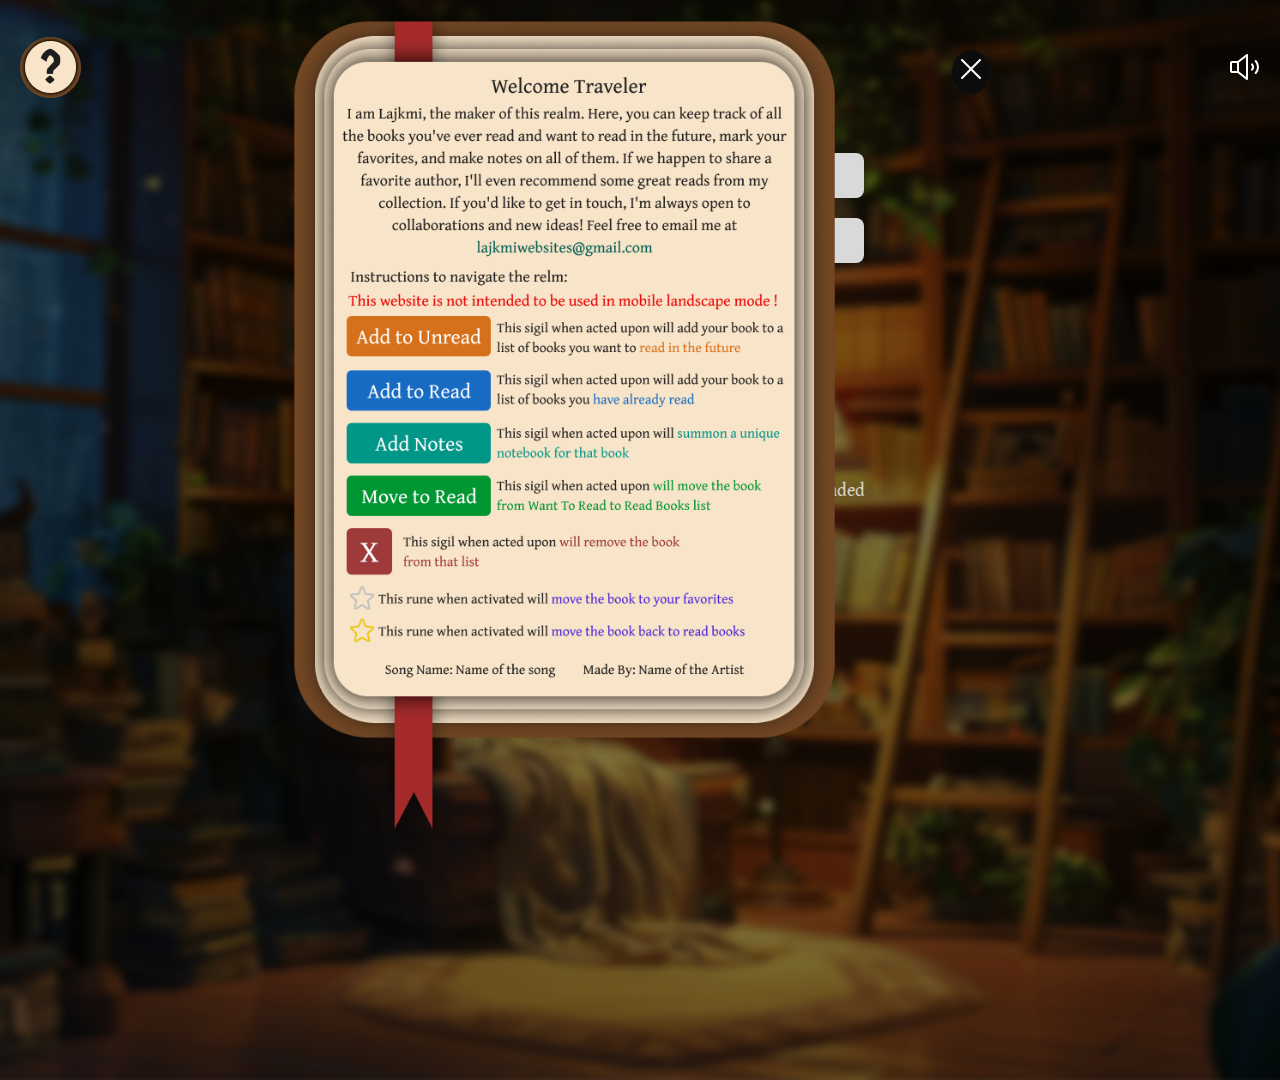
==== index.html @ 0fb152e9 "sajt gotov i zavrsen" ====
<!DOCTYPE html>
<html lang="en">

<head>
  <meta charset="UTF-8" />
  <meta name="viewport" content="width=device-width, initial-scale=1.0" />
  <title>Document</title>
  <link rel="preconnect" href="https://fonts.googleapis.com">
  <link rel="preconnect" href="https://fonts.gstatic.com" crossorigin>
  <link
    href="https://fonts.googleapis.com/css2?family=Aboreto&family=Abyssinica+SIL&family=Gentium+Book+Plus:ital,wght@0,400;0,700;1,400;1,700&family=Inter:ital,opsz,wght@0,14..32,100..900;1,14..32,100..900&family=Lily+Script+One&family=Open+Sans:ital,wght@0,300..800;1,300..800&family=Poppins:ital,wght@0,100;0,200;0,300;0,400;0,500;0,600;0,700;0,800;0,900;1,100;1,200;1,300;1,400;1,500;1,600;1,700;1,800;1,900&family=Roboto:ital,wght@0,100;0,300;0,400;0,500;0,700;0,900;1,100;1,300;1,400;1,500;1,700;1,900&display=swap"
    rel="stylesheet">
  <link rel="stylesheet" href="assets/styles/style.css" />
  <link rel="stylesheet" href="assets/styles/responsive/responsive.css">
  <link rel="stylesheet" href="assets/styles/responsive/responsiveMobile/responsiveMoblie.css">
</head>

<body>
  <div id="tutorialOverlay">
    <img id="tutorial" src="./assets/pictures/tutorialPop2.png" alt="">
    <div id="tutorialXBox">
      <svg id="tutorialX" width="32" height="32" viewBox="0 0 32 32" fill="none" xmlns="http://www.w3.org/2000/svg">
        <path
          d="M25.7075 24.2924C25.8004 24.3854 25.8741 24.4957 25.9244 24.6171C25.9747 24.7384 26.0006 24.8686 26.0006 24.9999C26.0006 25.1313 25.9747 25.2614 25.9244 25.3828C25.8741 25.5042 25.8004 25.6145 25.7075 25.7074C25.6146 25.8004 25.5043 25.8741 25.3829 25.9243C25.2615 25.9746 25.1314 26.0005 25 26.0005C24.8686 26.0005 24.7385 25.9746 24.6171 25.9243C24.4957 25.8741 24.3854 25.8004 24.2925 25.7074L16 17.4137L7.70751 25.7074C7.51987 25.8951 7.26537 26.0005 7.00001 26.0005C6.73464 26.0005 6.48015 25.8951 6.29251 25.7074C6.10487 25.5198 5.99945 25.2653 5.99945 24.9999C5.99945 24.7346 6.10487 24.4801 6.29251 24.2924L14.5863 15.9999L6.29251 7.70745C6.10487 7.5198 5.99945 7.26531 5.99945 6.99995C5.99945 6.73458 6.10487 6.48009 6.29251 6.29245C6.48015 6.1048 6.73464 5.99939 7.00001 5.99939C7.26537 5.99939 7.51987 6.1048 7.70751 6.29245L16 14.5862L24.2925 6.29245C24.4801 6.10481 24.7346 5.99939 25 5.99939C25.2654 5.99939 25.5199 6.1048 25.7075 6.29245C25.8951 6.48009 26.0006 6.73458 26.0006 6.99995C26.0006 7.26531 25.8951 7.5198 25.7075 7.70745L17.4138 15.9999L25.7075 24.2924Z"
          fill="white" />
      </svg>
    </div>
  </div>
  <div class="notesOverlay">
    <div class="notesOverlayBox">
      <div id="notesBox">
        <div class="pageCounter"></div>
        <textarea id="text" autofocus></textarea>
      </div>
      <img id="popUpNotesImg" src="../assets/pictures/page.png" alt="" />
      <svg id="x" width="32" height="32" viewBox="0 0 32 32" fill="none" xmlns="http://www.w3.org/2000/svg">
        <path
          d="M25.7075 24.2924C25.8004 24.3854 25.8741 24.4957 25.9244 24.6171C25.9747 24.7384 26.0006 24.8686 26.0006 24.9999C26.0006 25.1313 25.9747 25.2614 25.9244 25.3828C25.8741 25.5042 25.8004 25.6145 25.7075 25.7074C25.6146 25.8004 25.5043 25.8741 25.3829 25.9243C25.2615 25.9746 25.1314 26.0005 25 26.0005C24.8686 26.0005 24.7385 25.9746 24.6171 25.9243C24.4957 25.8741 24.3854 25.8004 24.2925 25.7074L16 17.4137L7.70751 25.7074C7.51987 25.8951 7.26537 26.0005 7.00001 26.0005C6.73464 26.0005 6.48015 25.8951 6.29251 25.7074C6.10487 25.5198 5.99945 25.2653 5.99945 24.9999C5.99945 24.7346 6.10487 24.4801 6.29251 24.2924L14.5863 15.9999L6.29251 7.70745C6.10487 7.5198 5.99945 7.26531 5.99945 6.99995C5.99945 6.73458 6.10487 6.48009 6.29251 6.29245C6.48015 6.1048 6.73464 5.99939 7.00001 5.99939C7.26537 5.99939 7.51987 6.1048 7.70751 6.29245L16 14.5862L24.2925 6.29245C24.4801 6.10481 24.7346 5.99939 25 5.99939C25.2654 5.99939 25.5199 6.1048 25.7075 6.29245C25.8951 6.48009 26.0006 6.73458 26.0006 6.99995C26.0006 7.26531 25.8951 7.5198 25.7075 7.70745L17.4138 15.9999L25.7075 24.2924Z"
          fill="white" />
      </svg>
      <svg id="pagePlus" width="32" height="32" viewBox="0 0 32 32" fill="none" xmlns="http://www.w3.org/2000/svg">
        <path
          d="M4.00001 16C4.00001 16.2652 4.10536 16.5196 4.2929 16.7071C4.48044 16.8947 4.73479 17 5.00001 17H24.5863L17.2925 24.2925C17.1996 24.3854 17.1259 24.4957 17.0756 24.6171C17.0253 24.7385 16.9995 24.8686 16.9995 25C16.9995 25.1314 17.0253 25.2615 17.0756 25.3829C17.1259 25.5043 17.1996 25.6146 17.2925 25.7075C17.3854 25.8004 17.4957 25.8741 17.6171 25.9244C17.7385 25.9747 17.8686 26.0006 18 26.0006C18.1314 26.0006 18.2615 25.9747 18.3829 25.9244C18.5043 25.8741 18.6146 25.8004 18.7075 25.7075L27.7075 16.7075C27.8005 16.6146 27.8742 16.5043 27.9246 16.3829C27.9749 16.2615 28.0008 16.1314 28.0008 16C28.0008 15.8686 27.9749 15.7385 27.9246 15.6171C27.8742 15.4957 27.8005 15.3854 27.7075 15.2925L18.7075 6.29251C18.5199 6.10487 18.2654 5.99945 18 5.99945C17.7346 5.99945 17.4801 6.10487 17.2925 6.29251C17.1049 6.48015 16.9995 6.73464 16.9995 7.00001C16.9995 7.26537 17.1049 7.51987 17.2925 7.70751L24.5863 15H5.00001C4.73479 15 4.48044 15.1054 4.2929 15.2929C4.10536 15.4804 4.00001 15.7348 4.00001 16Z"
          fill="white" />
      </svg>
      <svg id="pageMinus" width="32" height="32" viewBox="0 0 32 32" fill="none" xmlns="http://www.w3.org/2000/svg">
        <path
          d="M28 16C28 16.2652 27.8946 16.5196 27.7071 16.7071C27.5196 16.8947 27.2652 17 27 17H7.41374L14.7075 24.2925C14.8004 24.3854 14.8741 24.4957 14.9244 24.6171C14.9747 24.7385 15.0005 24.8686 15.0005 25C15.0005 25.1314 14.9747 25.2615 14.9244 25.3829C14.8741 25.5043 14.8004 25.6146 14.7075 25.7075C14.6146 25.8004 14.5043 25.8741 14.3829 25.9244C14.2615 25.9747 14.1314 26.0006 14 26.0006C13.8686 26.0006 13.7385 25.9747 13.6171 25.9244C13.4957 25.8741 13.3854 25.8004 13.2925 25.7075L4.29249 16.7075C4.19952 16.6146 4.12576 16.5043 4.07543 16.3829C4.02511 16.2615 3.99921 16.1314 3.99921 16C3.99921 15.8686 4.02511 15.7385 4.07543 15.6171C4.12576 15.4957 4.19952 15.3854 4.29249 15.2925L13.2925 6.29251C13.4801 6.10487 13.7346 5.99945 14 5.99945C14.2654 5.99945 14.5199 6.10487 14.7075 6.29251C14.8951 6.48015 15.0005 6.73464 15.0005 7.00001C15.0005 7.26537 14.8951 7.51987 14.7075 7.70751L7.41374 15H27C27.2652 15 27.5196 15.1054 27.7071 15.2929C27.8946 15.4804 28 15.7348 28 16Z"
          fill="white" />
      </svg>
    </div>

  </div>

  <header id="header">
    <img id="openTutorial" src="./assets/pictures/openPopUpBtn.png" alt="">
    <h1 id="title">Your Library</h1>
    <div id="soundBox">
      <svg id="soundBtn" xmlns="http://www.w3.org/2000/svg" width="32" height="32" fill="#FFFF" viewBox="0 0 256 256">
        <path
          d="M155.51,24.81a8,8,0,0,0-8.42.88L77.25,80H32A16,16,0,0,0,16,96v64a16,16,0,0,0,16,16H77.25l69.84,54.31A8,8,0,0,0,160,224V32A8,8,0,0,0,155.51,24.81ZM32,96H72v64H32ZM144,207.64,88,164.09V91.91l56-43.55Zm54-106.08a40,40,0,0,1,0,52.88,8,8,0,0,1-12-10.58,24,24,0,0,0,0-31.72,8,8,0,0,1,12-10.58ZM248,128a79.9,79.9,0,0,1-20.37,53.34,8,8,0,0,1-11.92-10.67,64,64,0,0,0,0-85.33,8,8,0,1,1,11.92-10.67A79.83,79.83,0,0,1,248,128Z">
        </path>
      </svg>
      <svg id="noSoundBtn" xmlns="http://www.w3.org/2000/svg" width="32" height="32" fill="#FFFF" viewBox="0 0 256 256">
        <path
          d="M53.92,34.62A8,8,0,1,0,42.08,45.38L73.55,80H32A16,16,0,0,0,16,96v64a16,16,0,0,0,16,16H77.25l69.84,54.31A8,8,0,0,0,160,224V175.09l42.08,46.29a8,8,0,1,0,11.84-10.76ZM32,96H72v64H32ZM144,207.64,88,164.09V95.89l56,61.6Zm42-63.77a24,24,0,0,0,0-31.72,8,8,0,1,1,12-10.57,40,40,0,0,1,0,52.88,8,8,0,0,1-12-10.59Zm-80.16-76a8,8,0,0,1,1.4-11.23l39.85-31A8,8,0,0,1,160,32v74.83a8,8,0,0,1-16,0V48.36l-26.94,21A8,8,0,0,1,105.84,67.91ZM248,128a79.9,79.9,0,0,1-20.37,53.34,8,8,0,0,1-11.92-10.67,64,64,0,0,0,0-85.33,8,8,0,1,1,11.92-10.67A79.83,79.83,0,0,1,248,128Z">
        </path>
      </svg>
    </div>
  </header>

  <main id="container">
    <section id="formSection">
      <form method="post" id="libraryForm">
        <div id="formInputBox">
          <input class="formInput" id="formTitile" type="text" placeholder="Title" />
          <input class="formInput" id="formAuthor" type="text" placeholder="Author" />
        </div>
        <div id="actionBtnBox">
          <button class="actionBtn" id="addToUnreadBtn" type="button">Add to Unread</button>
          <button class="actionBtn" id="addToReadBtn" type="button">Add to Read</button>
        </div>
      </form>
    </section>

    <section>
      <nav id="navigation">
        <a class="link" href="#" data-list="unreadList">Want To Read</a>
        <a class="link chosenTable" href="#" data-list="readList">Read Books</a>
        <a class="link" href="#" data-list="favoriteList">Favorite</a>
        <a class="link" href="#" data-list="recommendedList">Recommended</a>
      </nav>
      <div class="tableBox">
        <table class="u-full-width">
          <thead>
            <tr>
              <th>Title</th>
              <th>Author</th>
              <th></th>
              <th></th>
            </tr>
          </thead>
          <tbody id="book-list">
            <!-- <tr>
              <td class="titleTd">
                <div class="titleTdBox">
                  Lord of the rings
                  <svg class="addToFavoriteBtn" width="24" height="24" viewBox="0 0 32 32" fill="none"
                    xmlns="http://www.w3.org/2000/svg">
                    <path
                      d="M29.8975 12.1575C29.7725 11.7732 29.5365 11.4344 29.2193 11.1839C28.9021 10.9335 28.5179 10.7825 28.115 10.75L20.74 10.155L17.8925 3.26874C17.7385 2.89352 17.4764 2.57255 17.1395 2.34667C16.8027 2.12078 16.4062 2.00017 16.0006 2.00017C15.595 2.00017 15.1986 2.12078 14.8617 2.34667C14.5248 2.57255 14.2627 2.89352 14.1087 3.26874L11.2637 10.1537L3.88499 10.75C3.48146 10.7841 3.09698 10.9366 2.77971 11.1883C2.46244 11.4399 2.2265 11.7796 2.10144 12.1648C1.97639 12.55 1.96778 12.9635 2.0767 13.3536C2.18562 13.7436 2.40722 14.0928 2.71374 14.3575L8.33874 19.2112L6.62499 26.4687C6.52915 26.863 6.55262 27.2769 6.69242 27.6578C6.83222 28.0387 7.08205 28.3695 7.41019 28.6082C7.73834 28.8469 8.13 28.9827 8.53546 28.9984C8.94092 29.014 9.3419 28.9089 9.68749 28.6962L16 24.8112L22.3162 28.6962C22.662 28.9064 23.0621 29.0095 23.4663 28.9926C23.8705 28.9758 24.2607 28.8397 24.5877 28.6016C24.9148 28.3634 25.164 28.0338 25.3041 27.6543C25.4442 27.2748 25.4689 26.8623 25.375 26.4687L23.655 19.21L29.28 14.3562C29.589 14.092 29.8126 13.742 29.9226 13.3506C30.0325 12.9592 30.0238 12.544 29.8975 12.1575ZM27.98 12.8412L21.8925 18.0912C21.7537 18.2109 21.6504 18.3664 21.594 18.5408C21.5375 18.7152 21.5301 18.9017 21.5725 19.08L23.4325 26.93C23.4373 26.9408 23.4378 26.9531 23.4338 26.9642C23.4299 26.9754 23.4218 26.9846 23.4112 26.99C23.3887 27.0075 23.3825 27.0037 23.3637 26.99L16.5237 22.7837C16.3662 22.6869 16.1849 22.6356 16 22.6356C15.8151 22.6356 15.6338 22.6869 15.4762 22.7837L8.63624 26.9925C8.61749 27.0037 8.61249 27.0075 8.58874 26.9925C8.57819 26.9871 8.57011 26.9779 8.56615 26.9667C8.5622 26.9556 8.56268 26.9433 8.56749 26.9325L10.4275 19.0825C10.4699 18.9042 10.4625 18.7177 10.406 18.5433C10.3496 18.3689 10.2463 18.2134 10.1075 18.0937L4.01999 12.8437C4.00499 12.8312 3.99124 12.82 4.00374 12.7812C4.01624 12.7425 4.02624 12.7475 4.04499 12.745L12.035 12.1C12.2183 12.0843 12.3936 12.0183 12.5418 11.9094C12.69 11.8004 12.8053 11.6527 12.875 11.4825L15.9525 4.03124C15.9625 4.00999 15.9662 3.99999 15.9962 3.99999C16.0262 3.99999 16.03 4.00999 16.04 4.03124L19.125 11.4825C19.1953 11.6528 19.3113 11.8003 19.4602 11.9089C19.6091 12.0174 19.7851 12.0827 19.9687 12.0975L27.9587 12.7425C27.9775 12.7425 27.9887 12.7425 28 12.7787C28.0112 12.815 28 12.8287 27.98 12.8412Z"
                      fill="#FFD700" />
                  </svg>
                </div>
              </td>
              <td>J R R Martin</td>
              <td class="addToReadTd">
                <div class="tableBtnBox">
                  <button class="addNotes">Add Notes</button>
                </div>
              </td>
              <td id="deleteBtnTd">
                <div class="tableBtnBox">
                  <button id="deleteBtn">
                    <svg xmlns="http://www.w3.org/2000/svg" width="32" height="32" fill="#000000" viewBox="0 0 256 256">
                      <path
                        d="M216,48H176V40a24,24,0,0,0-24-24H104A24,24,0,0,0,80,40v8H40a8,8,0,0,0,0,16h8V208a16,16,0,0,0,16,16H192a16,16,0,0,0,16-16V64h8a8,8,0,0,0,0-16ZM96,40a8,8,0,0,1,8-8h48a8,8,0,0,1,8,8v8H96Zm96,168H64V64H192ZM112,104v64a8,8,0,0,1-16,0V104a8,8,0,0,1,16,0Zm48,0v64a8,8,0,0,1-16,0V104a8,8,0,0,1,16,0Z">
                      </path>
                    </svg>
                  </button>
                </div>
              </td>
            </tr>  -->

          </tbody>
        </table>
      </div>
    </section>
  </main>
  <script type="module" src="main.js"></script>
</body>

</html>
---- assets/styles/style.css ----
button {
  padding: 7px 10px;
  border-radius: 6px;
  border: none;
  font-size: 20px;
  background-color: #D7701A;
  color: rgb(247, 247, 247);
  cursor: pointer;
  transition: scale 0.1s ease-in;
  transition: box-shadow 0.1s ease-in;
}

button:hover {
  scale: 1.03;
  box-shadow: -4px 4px 4px rgb(0, 0, 0);
}

button:active {
  scale: 1;
  box-shadow: 0px 0px 0px rgb(0, 0, 0);
}

input {
  width: 35%;
  background-color: #d9d9d9;
  font-size: 24px;
  padding: 5px 10px;
  border: none;
  border-radius: 8px;
  box-sizing: border-box;
}

input:focus {
  border: none;
  outline: none;
}

a {
  position: relative;
  color: rgba(255, 255, 255, 0.753);
  text-decoration: none;
  font-size: 18px;
}

a:hover {
  color: rgb(0, 255, 242);
}

a::after {
  content: "";
  position: absolute;
  left: 0;
  bottom: 0;
  width: 0%;
  height: 1px;
  background-color: rgb(255, 255, 255);
}

a:hover::after {
  animation: underline 0.1s forwards;
}

@keyframes underline {
  0% {
    width: 20%;
  }
  25% {
    width: 40%;
  }
  50% {
    width: 60%;
  }
  75% {
    width: 80%;
  }
  100% {
    width: 100%;
  }
}
* {
  font-family: "Gentium Book Plus", serif;
  margin: 0;
  padding: 0;
  box-sizing: border-box;
  -webkit-user-select: none;
     -moz-user-select: none;
          user-select: none;
}

body {
  height: 120dvh;
  background-image: url(../pictures/bcgPic.jpg);
  background-repeat: no-repeat;
  background-size: cover;
  background-position: center;
}

#header {
  display: flex;
  justify-content: center;
  align-items: center;
  justify-content: space-between;
  padding: 20px 20px;
}

#soundBox {
  display: grid;
  width: 32px;
  height: 32px;
}

#soundBtn,
#noSoundBtn {
  grid-area: 1/1;
  cursor: pointer;
  transition: scale 0.1s ease-in;
}

#soundBtn:active,
#noSoundBtn:active {
  scale: 0.7;
}

#noSoundBtn {
  visibility: hidden;
}

#container {
  padding-top: 20px;
}

#title {
  text-align: center;
  color: white;
  font-size: 64px;
  font-weight: lighter;
}

#libraryForm {
  gap: 20px;
}

#formInputBox {
  display: flex;
  justify-content: center;
  align-items: center;
  flex-direction: column;
  gap: 20px;
  margin-bottom: 20px;
}

.formInput::-moz-placeholder {
  color: #0C0C0C;
}

.formInput::placeholder {
  color: #0C0C0C;
}

#actionBtnBox {
  display: flex;
  justify-content: center;
  align-items: center;
  gap: 20px;
}

#addToReadBtn {
  background-color: #186BC3;
}

#formSection {
  padding-bottom: 150px;
}

.u-full-width {
  border: none;
  border-spacing: 20px;
  line-height: 1;
}

.tableBox {
  display: flex;
  justify-content: center;
  align-items: center;
  max-height: 400px;
  overflow-y: auto;
}
.tableBox::-webkit-scrollbar {
  width: 12px;
  height: 12px;
}
.tableBox::-webkit-scrollbar-thumb {
  background-color: #D7701A;
  border-radius: 6px;
  border: 2px solid #D9D9D9;
}
.tableBox::-webkit-scrollbar-track {
  background: white;
  border-radius: 6px;
}

th,
td {
  border: none;
  color: #F8F8F8;
  padding-left: 40px;
}

th {
  font-size: 32px;
  font-weight: lighter;
}

td {
  font-size: 24px;
}
td:last-child {
  padding-right: 15px;
  padding-left: 15px;
}

.titleTdBox {
  display: flex;
  align-items: center;
  gap: 15px;
}

.addToRead,
.addToReadFromRecommended {
  display: flex;
  justify-content: center;
  align-items: center;
  background-color: #186BC3;
}

.addNotes,
.addNotesFavorite {
  display: flex;
  justify-content: center;
  align-items: center;
  background-color: #009688;
}

.moveToRead {
  display: flex;
  justify-content: center;
  align-items: center;
  background-color: #009632;
}

.tableBtnBox {
  display: flex;
  justify-content: center;
  align-items: center;
  gap: 10px;
}

.delete {
  display: flex;
  justify-content: center;
  align-items: center;
  background-color: #9E3A3A;
  padding: 7px 15px;
}

.addToFavoriteBtn:hover,
.removeFromFavorite:hover {
  cursor: pointer;
}

nav {
  display: flex;
  justify-content: center;
  align-items: center;
  gap: 30px;
  margin-bottom: 50px;
}

.chosenTable {
  color: rgb(0, 255, 242);
}

/*PopUp Notes*/
#tutorialOverlay {
  position: absolute;
  z-index: 1;
  left: 50%;
  transform: translate(-50%);
  width: 700px;
}

#tutorialXBox {
  position: absolute;
  right: 0;
  top: 50px;
  cursor: pointer;
  transition: scale 0.1s ease-in;
  background-color: #0C0C0C;
  padding: 3px;
  border-radius: 100%;
}

#tutorialX {
  pointer-events: none;
}

#tutorial {
  height: 850px;
}

#openTutorial {
  cursor: pointer;
  transition: scale 0.1s ease-in;
}

#openTutorial:active {
  scale: 0.9;
}

.notesOverlay {
  width: 100%;
  height: 100%;
  position: fixed;
  z-index: 1;
  display: flex;
  justify-content: center;
  align-items: center;
  background-color: rgba(0, 0, 0, 0.7);
  visibility: hidden;
}

.notesOverlayBox {
  min-width: 650px;
  height: 70%;
  position: relative;
  display: flex;
  justify-content: center;
  align-items: center;
}

#popUpNotesImg {
  width: 100%;
  min-width: 300px;
  height: 100%;
  min-height: 250px;
  transform: rotate(90deg);
}

.pageCounter {
  position: absolute;
  top: -30px;
  z-index: 30;
}

#notesBox {
  position: absolute;
  top: 40px;
  width: 70%;
  height: 90%;
}

#text {
  font-size: 16px;
  position: absolute;
  z-index: 2;
  width: 100%;
  height: 100%;
  resize: none;
  border: none;
  background-color: transparent;
}
#text:focus {
  border: none;
  outline: none;
}

#pagePlus,
#pageMinus,
#x {
  position: absolute;
  cursor: pointer;
  transition: scale 0.1s ease-in;
}

#pagePlus {
  right: 0px;
}

#pageMinus {
  left: 0px;
}

#x {
  right: 0px;
  top: 0px;
}

#pagePlus:active,
#pageMinus:active,
#x:active,
#tutorialXBox:active {
  scale: 0.7;
}/*# sourceMappingURL=style.css.map */
---- assets/styles/responsive/responsive.css ----
/* Od 1000px pa na nize */
@media (max-width: 1000px) {
  .tableBtnBox {
    flex-direction: column;
  }
  .recommBtn,
  .addNotesFavorite,
  .moveToRead,
  .addNotes {
    font-size: 18px;
    width: 150px;
  }
  .moveToRead {
    width: 120px;
  }
  .addNotes,
  .addNotesFavorite {
    width: 100px;
  }
}
/* Od 800px pa na nize */
@media (max-width: 800px) {
  #title {
    font-size: 54px;
  }
  input {
    width: 70%;
  }
  .u-full-width {
    border-spacing: 0px 10px;
  }
  #formSection {
    padding-top: 10px;
  }
  #tutorialOverlay {
    display: flex;
    justify-content: center;
    align-items: center;
    top: 50%;
    left: 50%;
    transform: translate(-50%, -50%);
    width: 100%;
  }
  #tutorialXBox {
    top: -25px;
    right: 25px;
  }
  #tutorial {
    height: 740px;
  }
  .tableBtnBox {
    flex-direction: column;
  }
  .recommBtn {
    font-size: 14px;
    width: 120px;
  }
  td {
    font-size: 16px;
  }
  .titleTdBox {
    gap: 0px;
  }
  .notesOverlayBox {
    min-width: 500px;
  }
  #popUpNotesImg {
    width: 100%;
    height: 70%;
  }
  #notesBox {
    top: 130px;
    height: 60%;
  }
}/*# sourceMappingURL=responsive.css.map */
---- assets/styles/responsive/responsiveMobile/responsiveMoblie.css ----
/* Od 550px pa na nize */
@media (max-width: 550px) {
  a {
    font-size: 14px;
  }
  th {
    font-size: 24px;
  }
  .addNotes,
  .addNotesFavorite {
    width: 80px;
    font-size: 14px;
  }
  .moveToRead {
    width: 100px;
    font-size: 14px;
  }
  .titleTdBox {
    gap: 10px;
  }
  td {
    padding: 0px;
  }
  td {
    text-align: center;
  }
  th {
    padding: 0px 10px;
  }
  .authorTd {
    padding: 0px 15px;
  }
  #title {
    font-size: 40px;
    margin: 0px 5px;
  }
  .actionBtn {
    font-size: 16px;
  }
  #openTutorial {
    width: 40px;
    height: 40px;
  }
  a,
  .delete {
    font-size: 14px;
  }
  .formInput {
    width: 60%;
    font-size: 18px;
  }
  #tutorial {
    height: 640px;
  }
  .notesOverlayBox {
    min-width: 300px;
    height: 50%;
  }
  #notesBox {
    top: 120px;
    height: 50%;
  }
  #popUpNotesImg {
    width: 105%;
    height: 60%;
  }
  #text {
    font-size: 14px;
  }
  .pageCounter {
    font-size: 14px;
  }
}
/* Od 400px pa na nize */
@media (max-width: 400px) {
  .tableBox {
    justify-content: flex-start;
    align-items: flex-start;
  }
  #actionBtnBox {
    flex-direction: column;
  }
  nav {
    flex-direction: column;
  }
  #formSection {
    padding-bottom: 50px;
  }
  #tutorial {
    height: 440px;
  }
  #tutorialXBox {
    top: -50px;
    right: 25px;
  }
  #notesBox {
    height: 48%;
  }
  #popUpNotesImg {
    width: 105%;
    height: 60%;
  }
  #text {
    font-size: 14px;
  }
}/*# sourceMappingURL=responsiveMoblie.css.map */
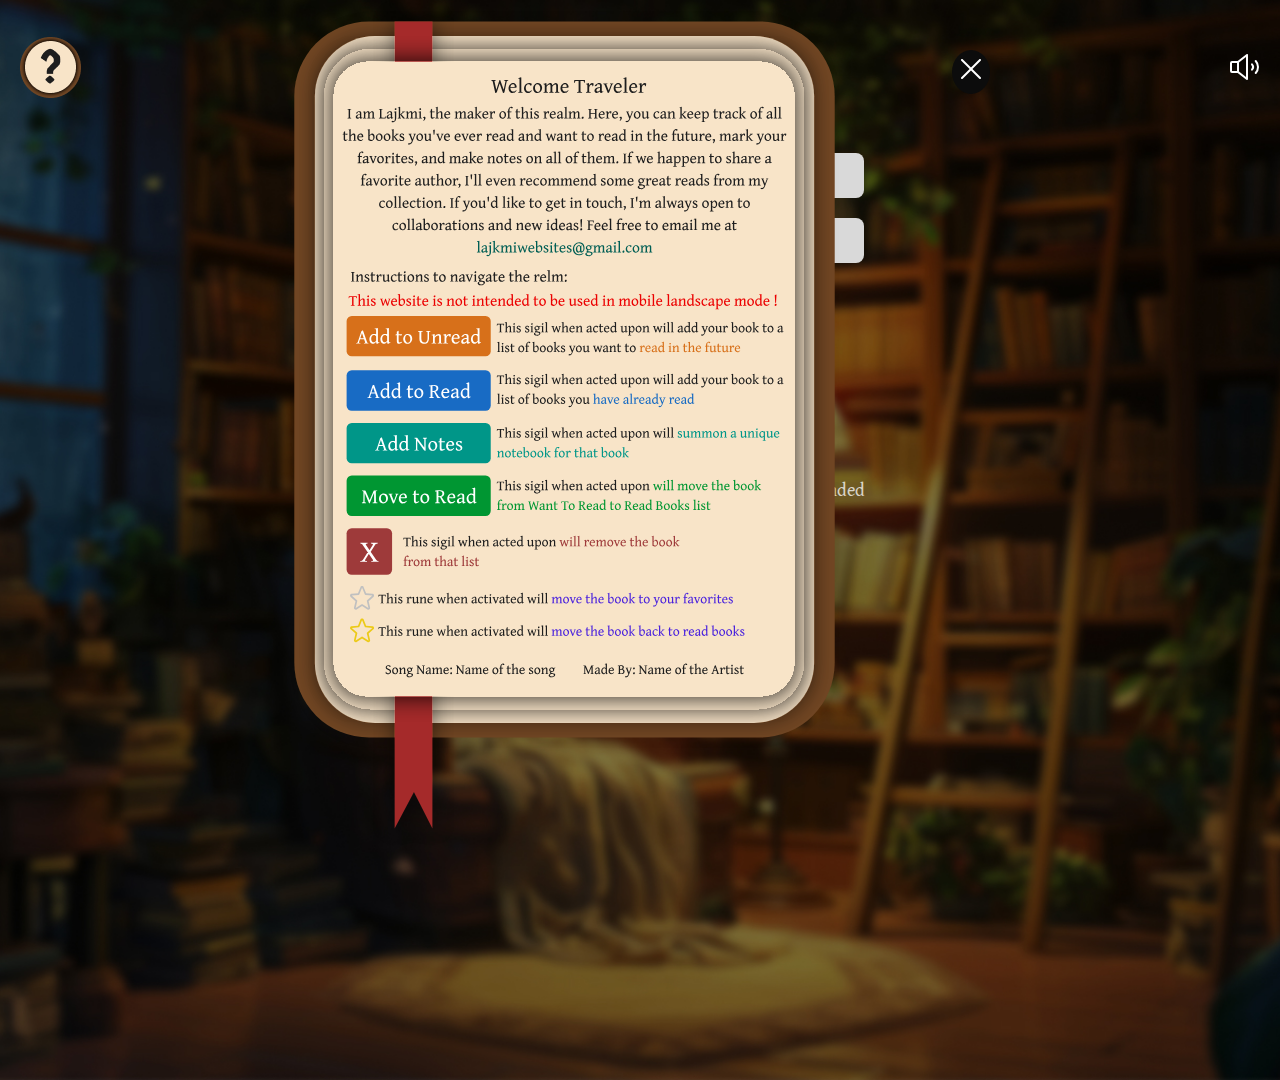
==== commit 088a3a9a: "Zamenjena slika tutorial sa png-a na svg" ====
--- a/index.html
+++ b/index.html
@@ -17,7 +17,9 @@
 
 <body>
   <div id="tutorialOverlay">
-    <img id="tutorial" src="./assets/pictures/tutorialPop2.png" alt="">
+    <!-- <img id="tutorial" src="./assets/pictures/tutorialPop2.png" alt=""> -->
+    <img id="tutorial" src="assets/svgs/Tutorial POPUP.svg" alt="tutorial svg">
+
     <div id="tutorialXBox">
       <svg id="tutorialX" width="32" height="32" viewBox="0 0 32 32" fill="none" xmlns="http://www.w3.org/2000/svg">
         <path
--- a/assets/styles/style.css
+++ b/assets/styles/style.css
@@ -89,6 +89,7 @@
 
 body {
   height: 120dvh;
+  background-color: #1E1E1E;
   background-image: url(../pictures/bcgPic.jpg);
   background-repeat: no-repeat;
   background-size: cover;
